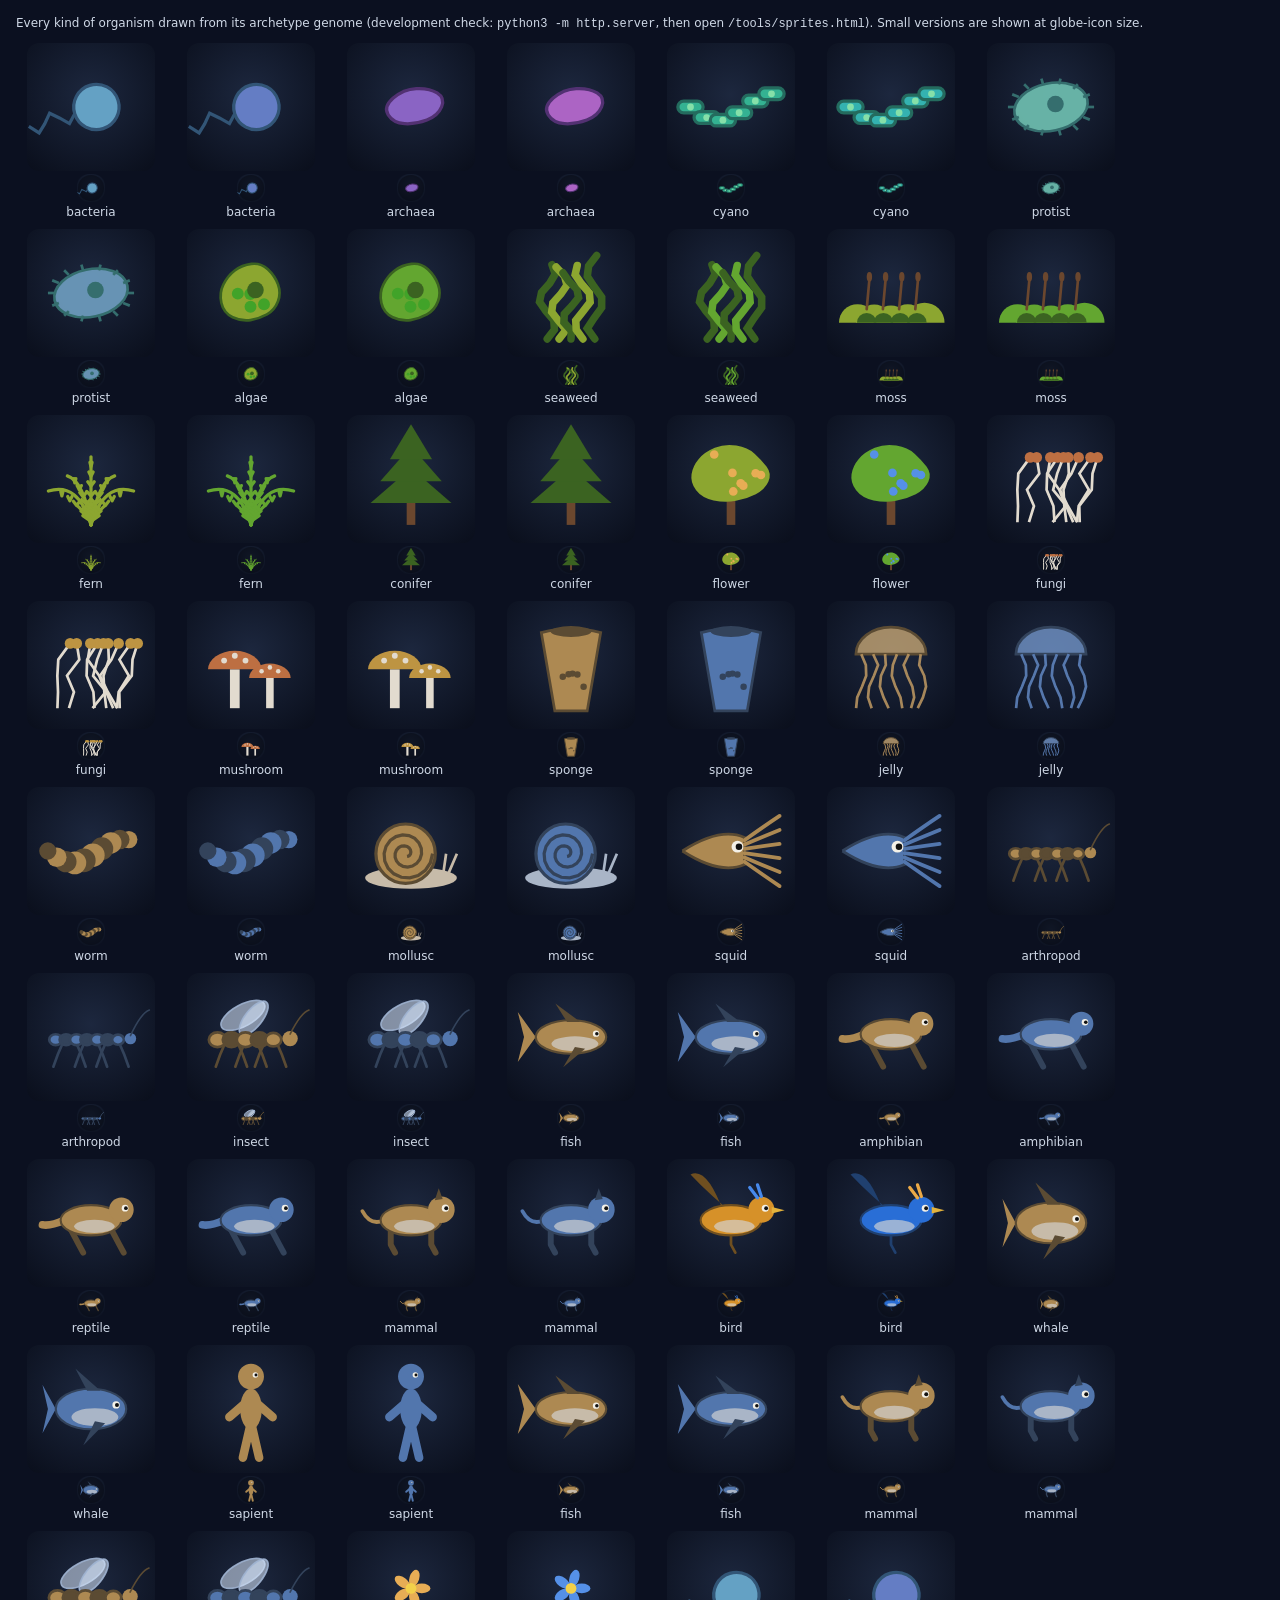
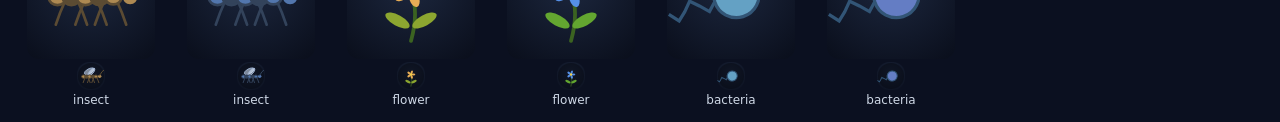
==== tools/sprites.html @ 23e18e7c "Genomes build bodies: emergent groups, developmental innovations, evolved portraits Every species no" ====
<!doctype html>
<html lang="en">
<head>
<meta charset="utf-8">
<title>StrangeLife organism sprites</title>
<style>
  body { background: #0b1020; color: #cfd8e6; font: 12px system-ui, sans-serif; margin: 16px; }
  .grid { display: grid; grid-template-columns: repeat(auto-fill, 150px); gap: 10px; }
  figure { margin: 0; text-align: center; }
  canvas { background: radial-gradient(circle at 50% 40%, rgba(120,160,220,.16), rgba(8,12,22,.5)); border-radius: 12px; }
</style>
</head>
<body>
<p>Every kind of organism drawn from its archetype genome (development check: <code>python3 -m http.server</code>, then open <code>/tools/sprites.html</code>). Small versions are shown at globe-icon size.</p>
<div class="grid" id="g"></div>
<script type="module">
import { GRADE_KEYS, GRADES, previewSpecies } from '../src/ecosystem.js';
import { drawOrganism } from '../src/sprites.js';
const g = document.getElementById('g');
const extra = [['fish', { trophic: 4 }], ['mammal', { trophic: 4, size: 0.9 }], ['insect', { trophic: 4 }], ['flower', { size: 0.2 }], ['bacteria', { trophic: 2 }]];
for (const [grade, opts] of [...GRADE_KEYS.map((k) => [k, {}]), ...extra]) {
  for (const hue of [0.1, 0.6]) {
    const sp = previewSpecies(grade, { ...opts, hue });
    const f = document.createElement('figure');
    const cv = document.createElement('canvas'); cv.width = cv.height = 128; cv.style.width = cv.style.height = '128px';
    drawOrganism(cv.getContext('2d'), sp, 64, 64, 54);
    const sm = document.createElement('canvas'); sm.width = sm.height = 28;
    const c2 = sm.getContext('2d'); c2.beginPath(); c2.arc(14, 14, 13, 0, 7); c2.fillStyle = 'rgba(8,12,22,.6)'; c2.fill();
    drawOrganism(c2, sp, 14, 14, 12);
    f.append(cv, sm);
    const cap = document.createElement('figcaption'); cap.textContent = `${grade}${sp.grade !== grade ? ' → ' + sp.grade : ''}`; f.append(cap);
    g.append(f);
  }
}
</script>
</body>
</html>
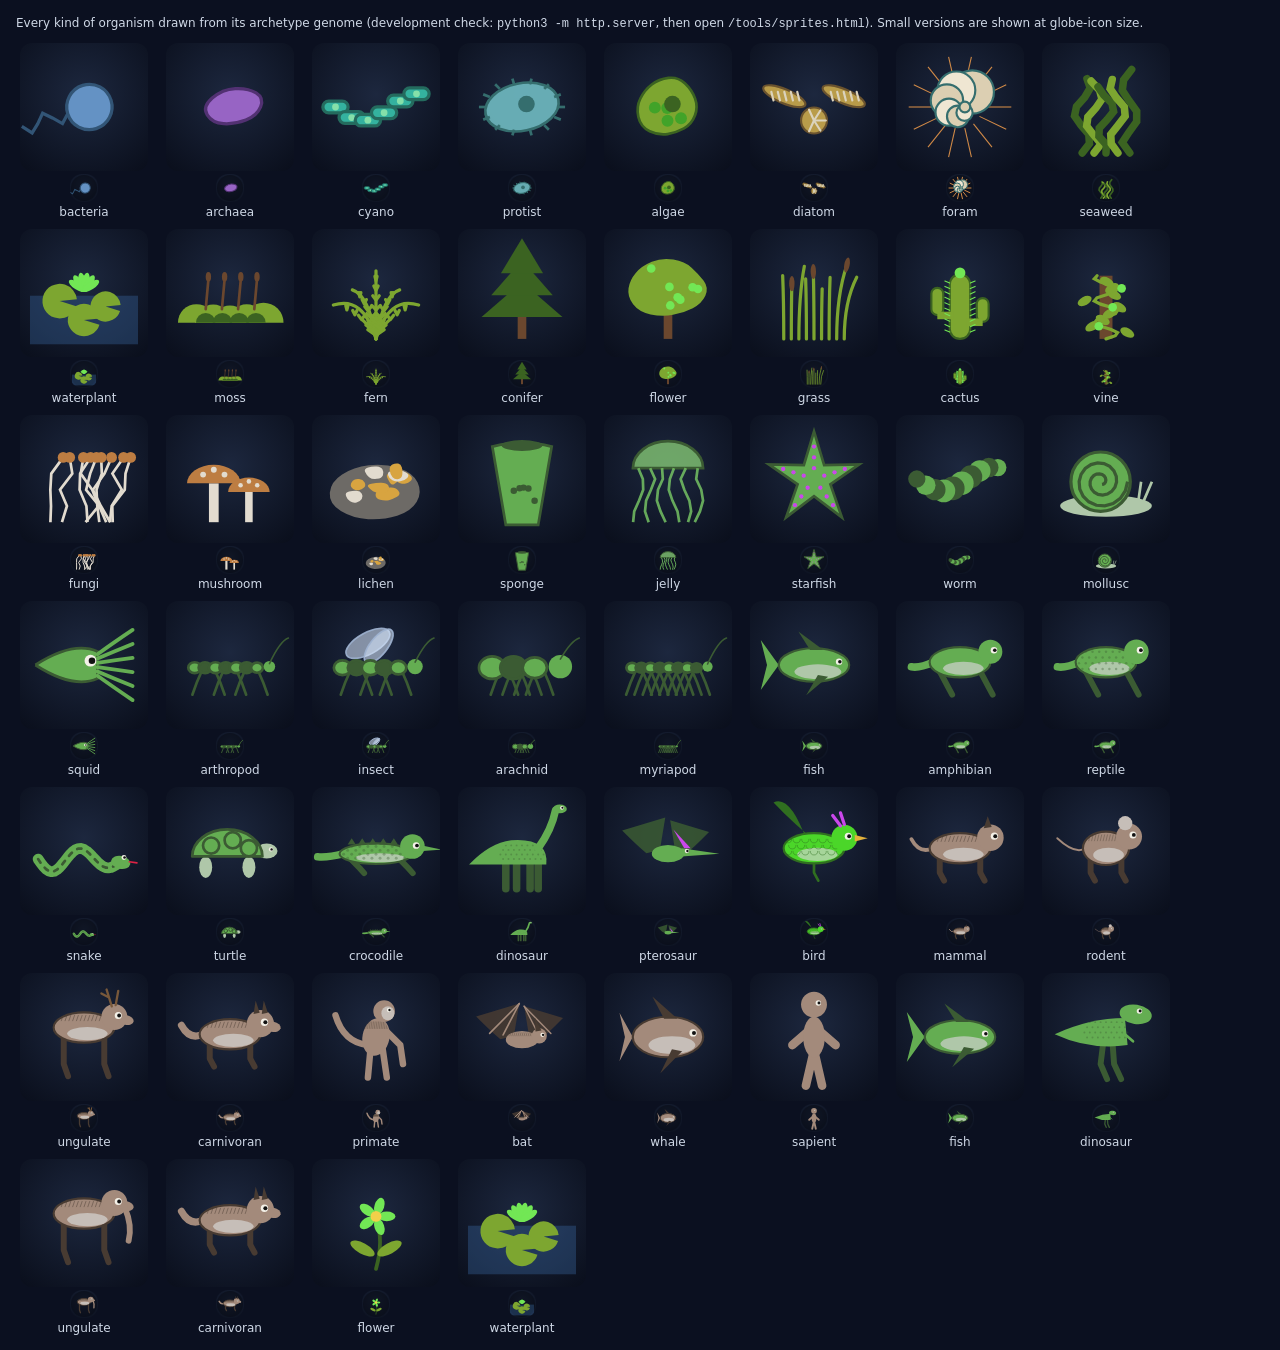
==== commit 7e4a61d4: "Earth's familiar groups and fresh water - Genes for body covering (fur, bare skin, scales, feathers)" ====
--- a/tools/sprites.html
+++ b/tools/sprites.html
@@ -5,7 +5,7 @@
 <title>StrangeLife organism sprites</title>
 <style>
   body { background: #0b1020; color: #cfd8e6; font: 12px system-ui, sans-serif; margin: 16px; }
-  .grid { display: grid; grid-template-columns: repeat(auto-fill, 150px); gap: 10px; }
+  .grid { display: grid; grid-template-columns: repeat(auto-fill, 136px); gap: 10px; }
   figure { margin: 0; text-align: center; }
   canvas { background: radial-gradient(circle at 50% 40%, rgba(120,160,220,.16), rgba(8,12,22,.5)); border-radius: 12px; }
 </style>
@@ -17,9 +17,9 @@
 import { GRADE_KEYS, GRADES, previewSpecies } from '../src/ecosystem.js';
 import { drawOrganism } from '../src/sprites.js';
 const g = document.getElementById('g');
-const extra = [['fish', { trophic: 4 }], ['mammal', { trophic: 4, size: 0.9 }], ['insect', { trophic: 4 }], ['flower', { size: 0.2 }], ['bacteria', { trophic: 2 }]];
+const extra = [['fish', { trophic: 4 }], ['dinosaur', { trophic: 4 }], ['ungulate', { size: 0.9 }], ['carnivoran', { size: 0.7 }], ['flower', { size: 0.2 }], ['waterplant', { habitat: 3 }]];
 for (const [grade, opts] of [...GRADE_KEYS.map((k) => [k, {}]), ...extra]) {
-  for (const hue of [0.1, 0.6]) {
+  for (const hue of [0.3]) {
     const sp = previewSpecies(grade, { ...opts, hue });
     const f = document.createElement('figure');
     const cv = document.createElement('canvas'); cv.width = cv.height = 128; cv.style.width = cv.style.height = '128px';
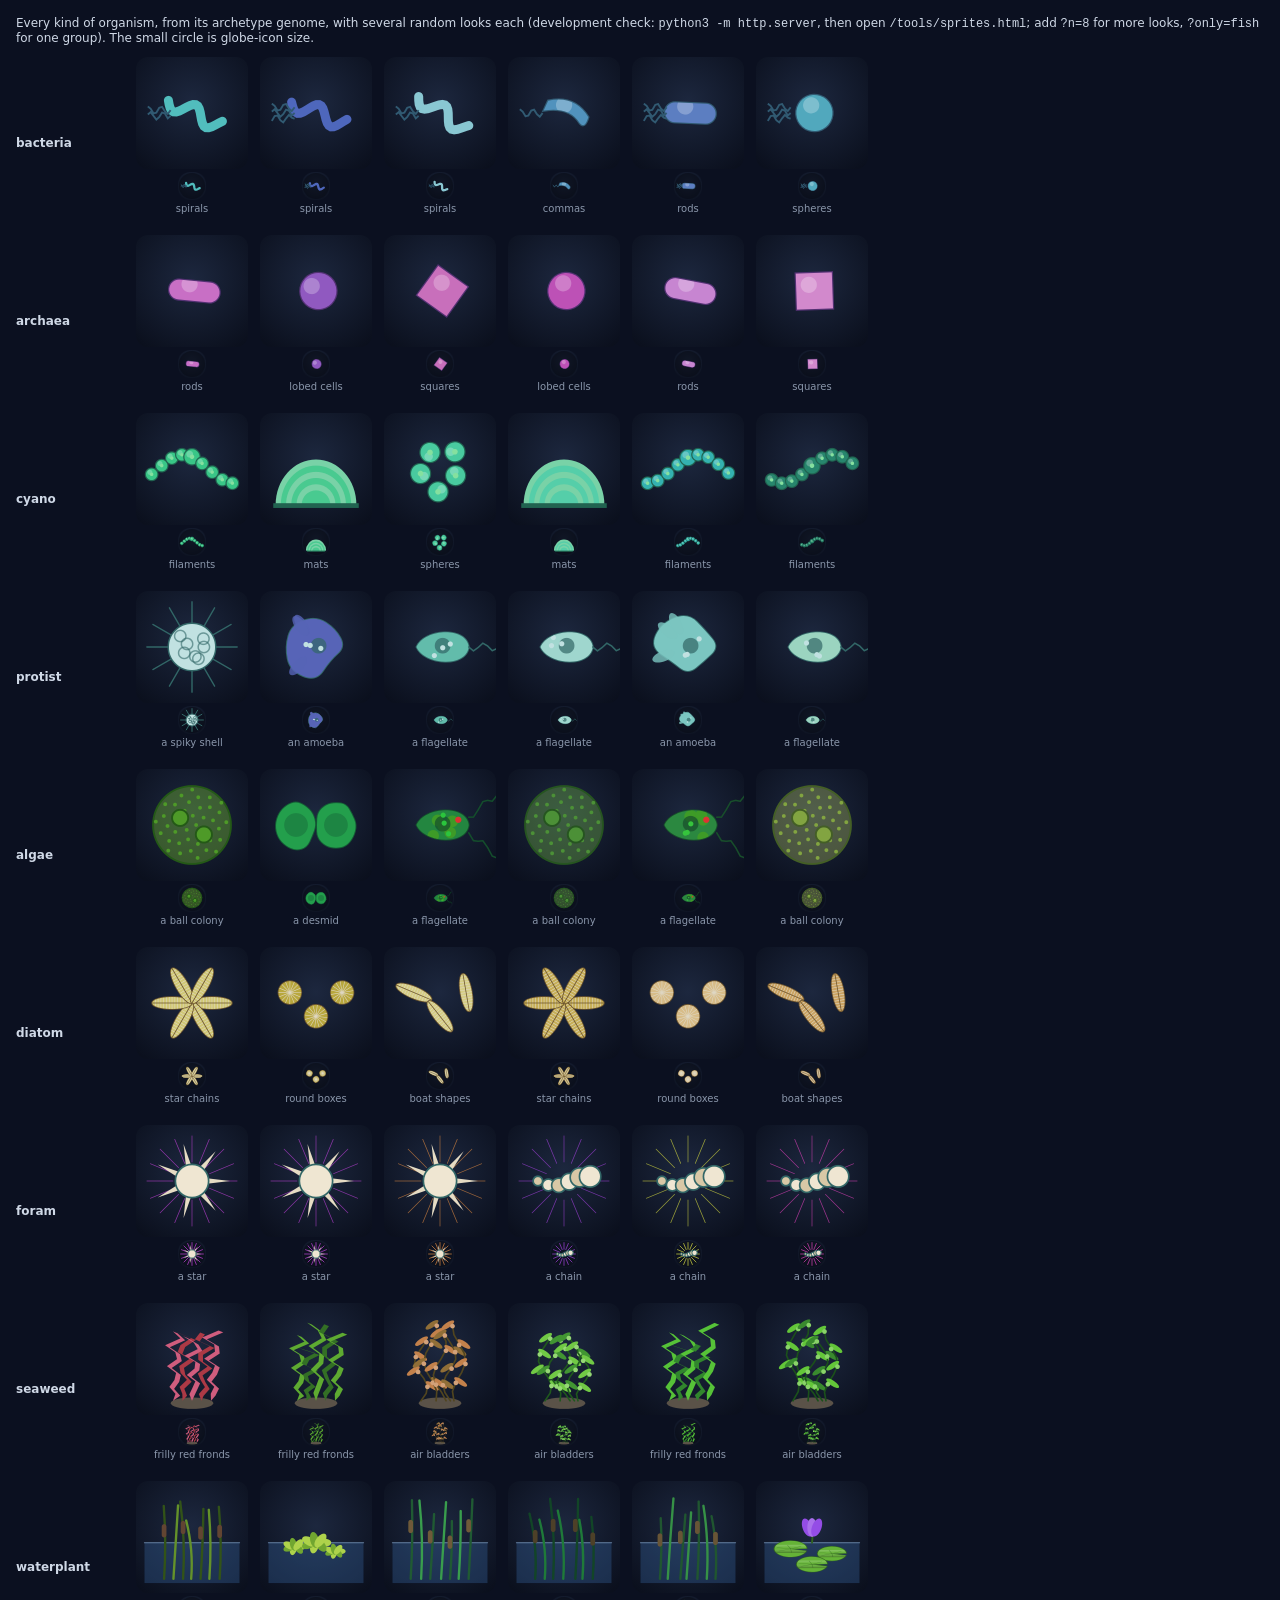
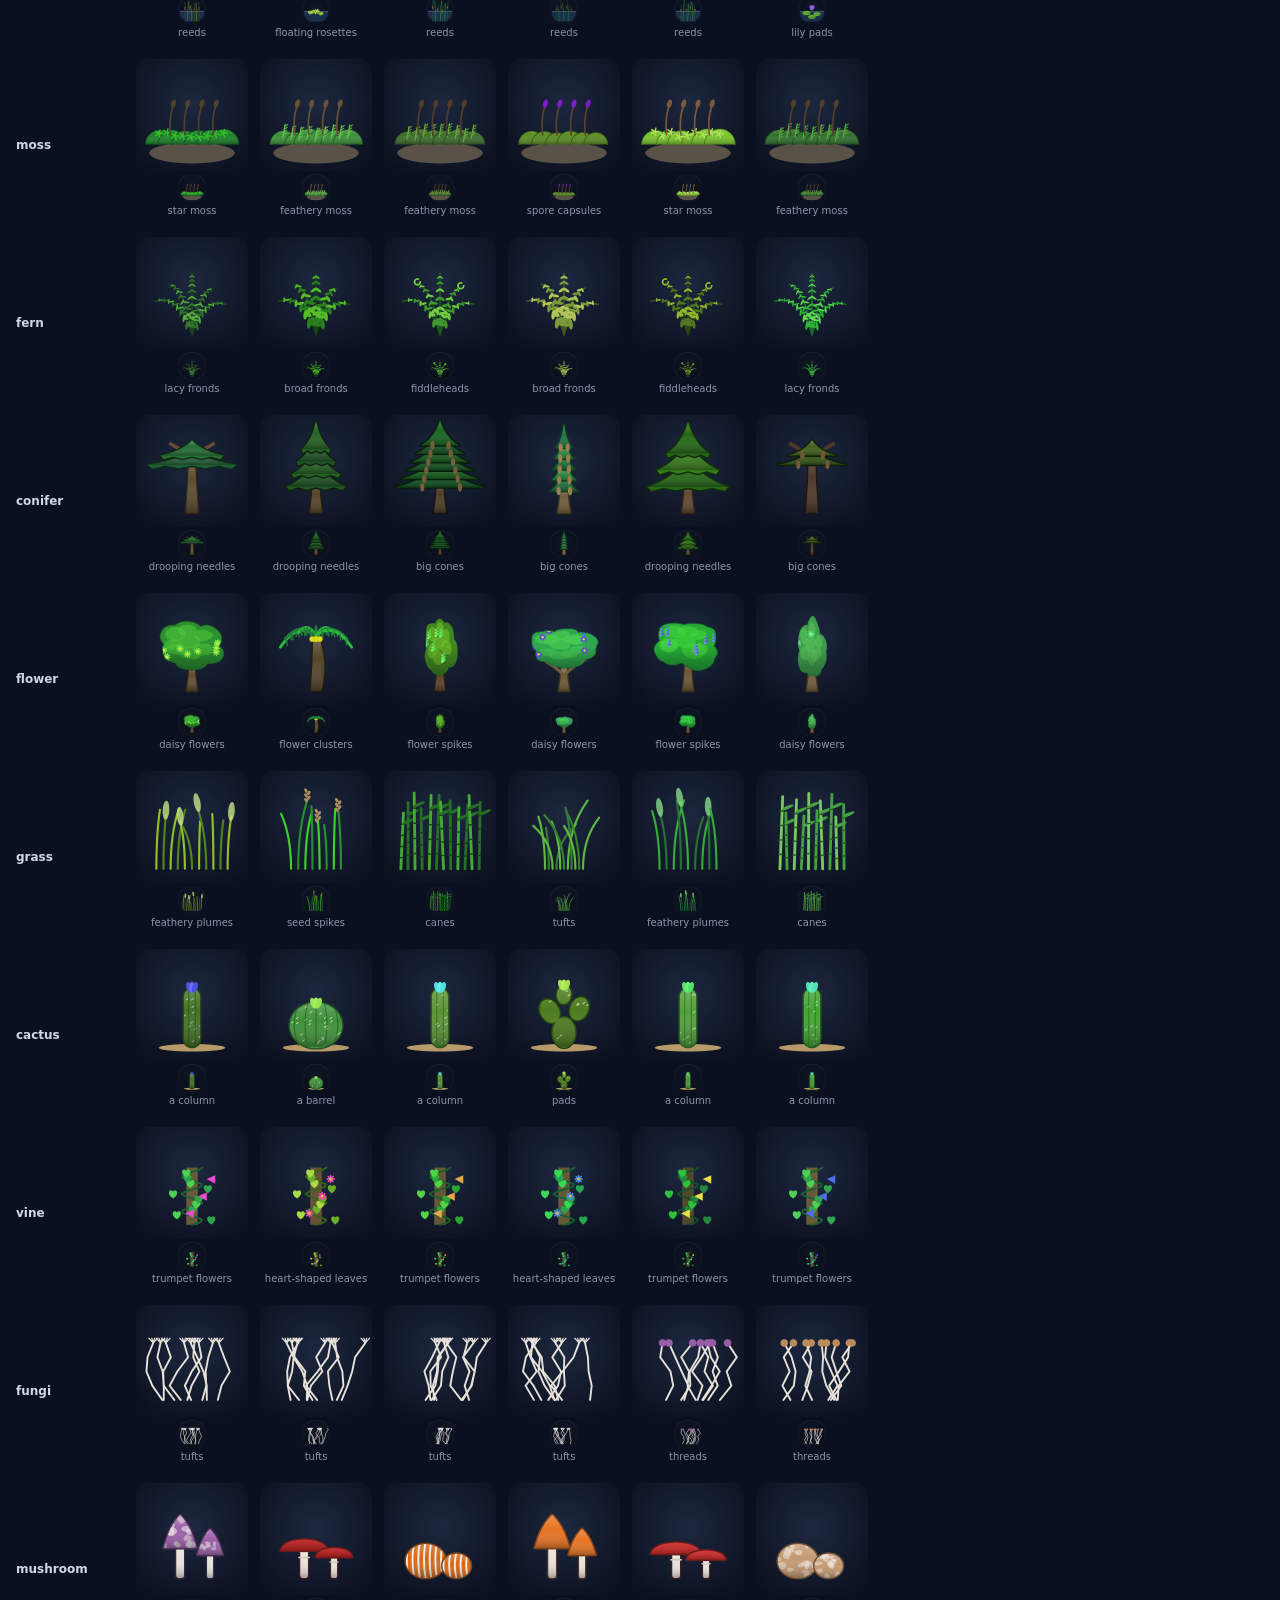
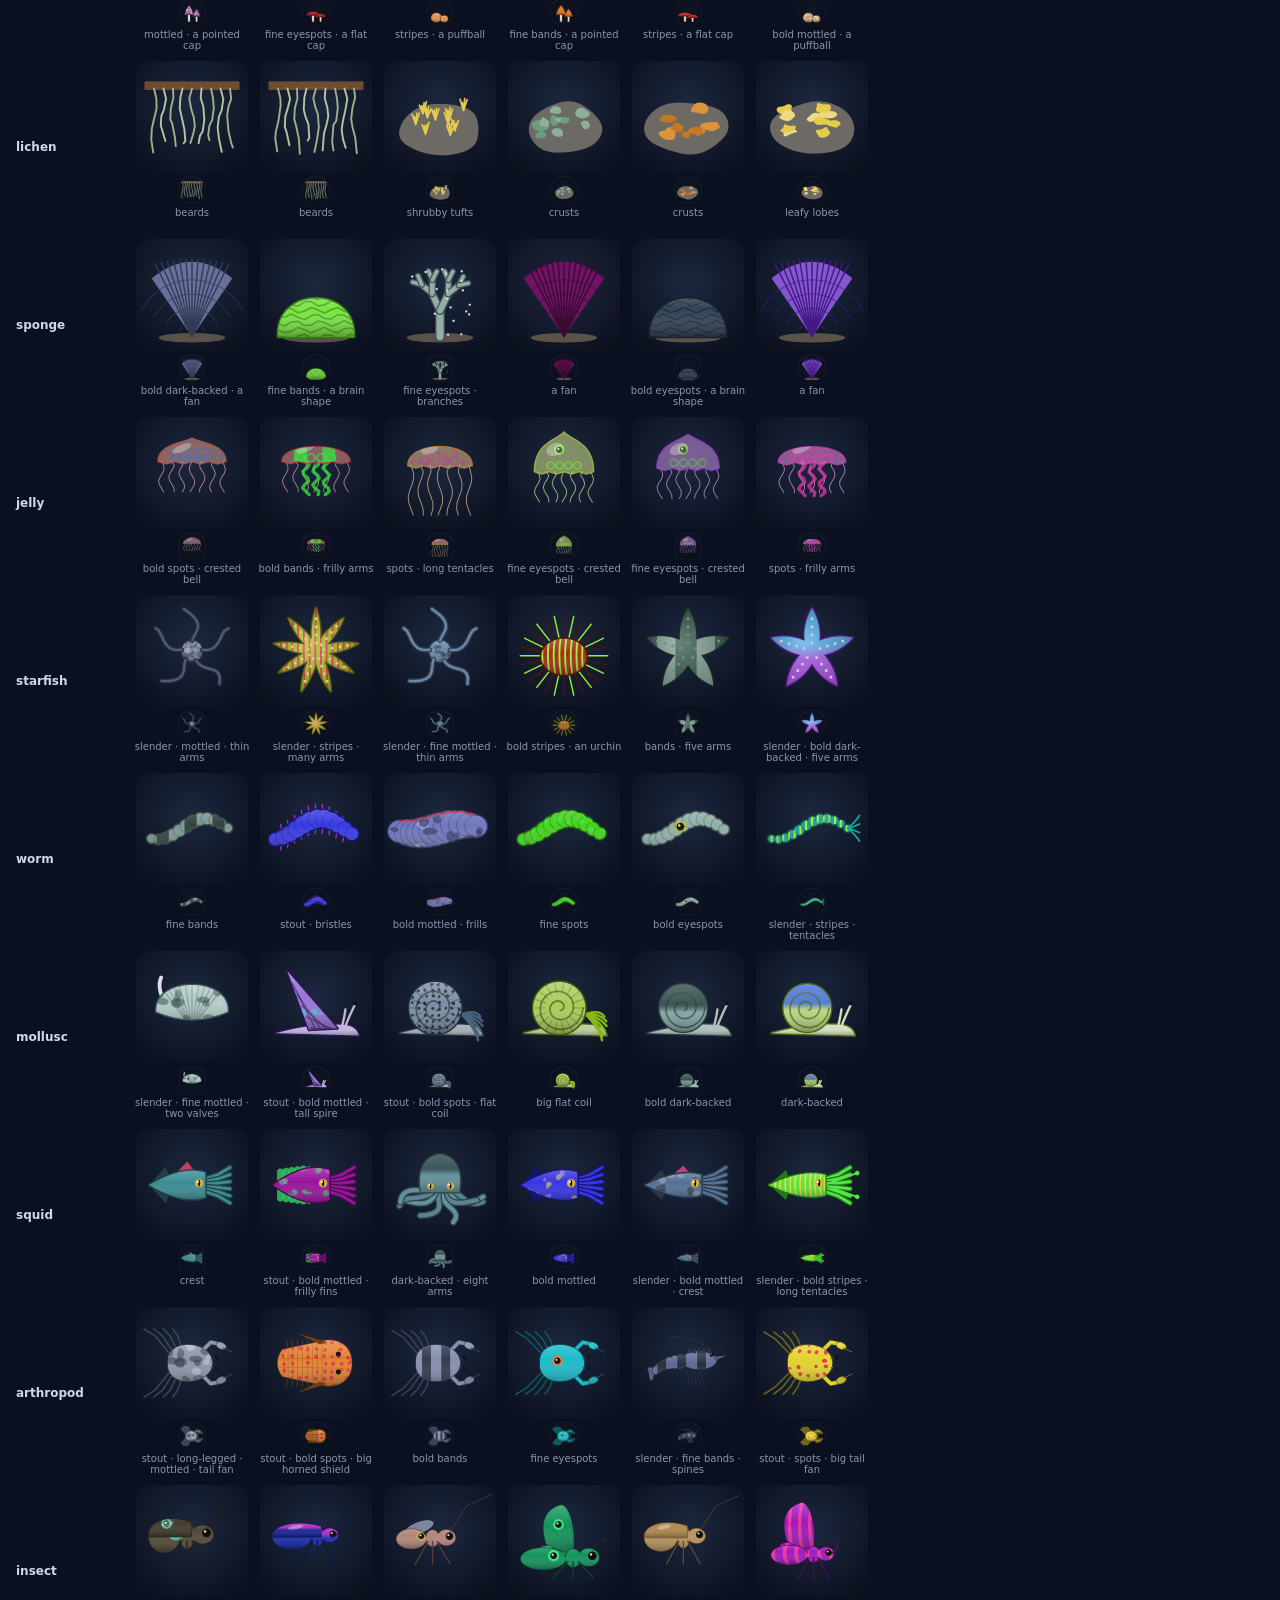
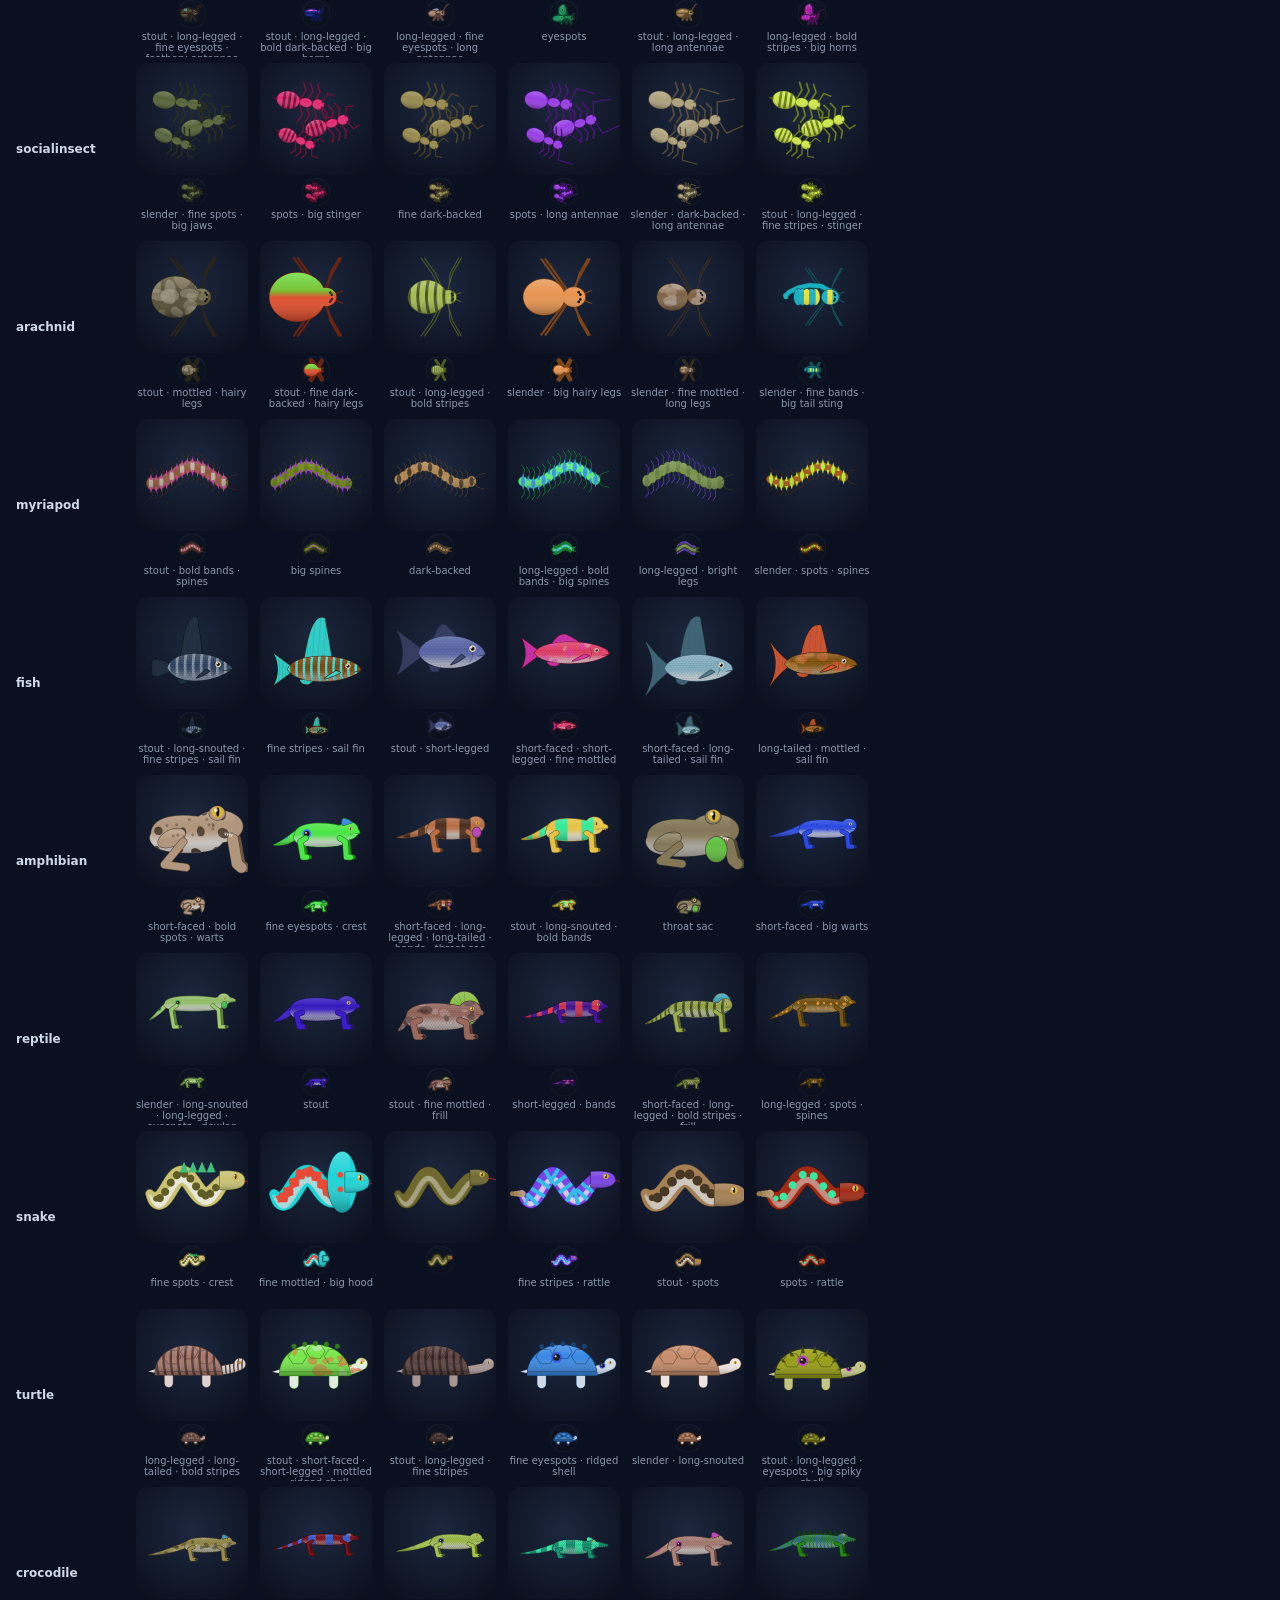
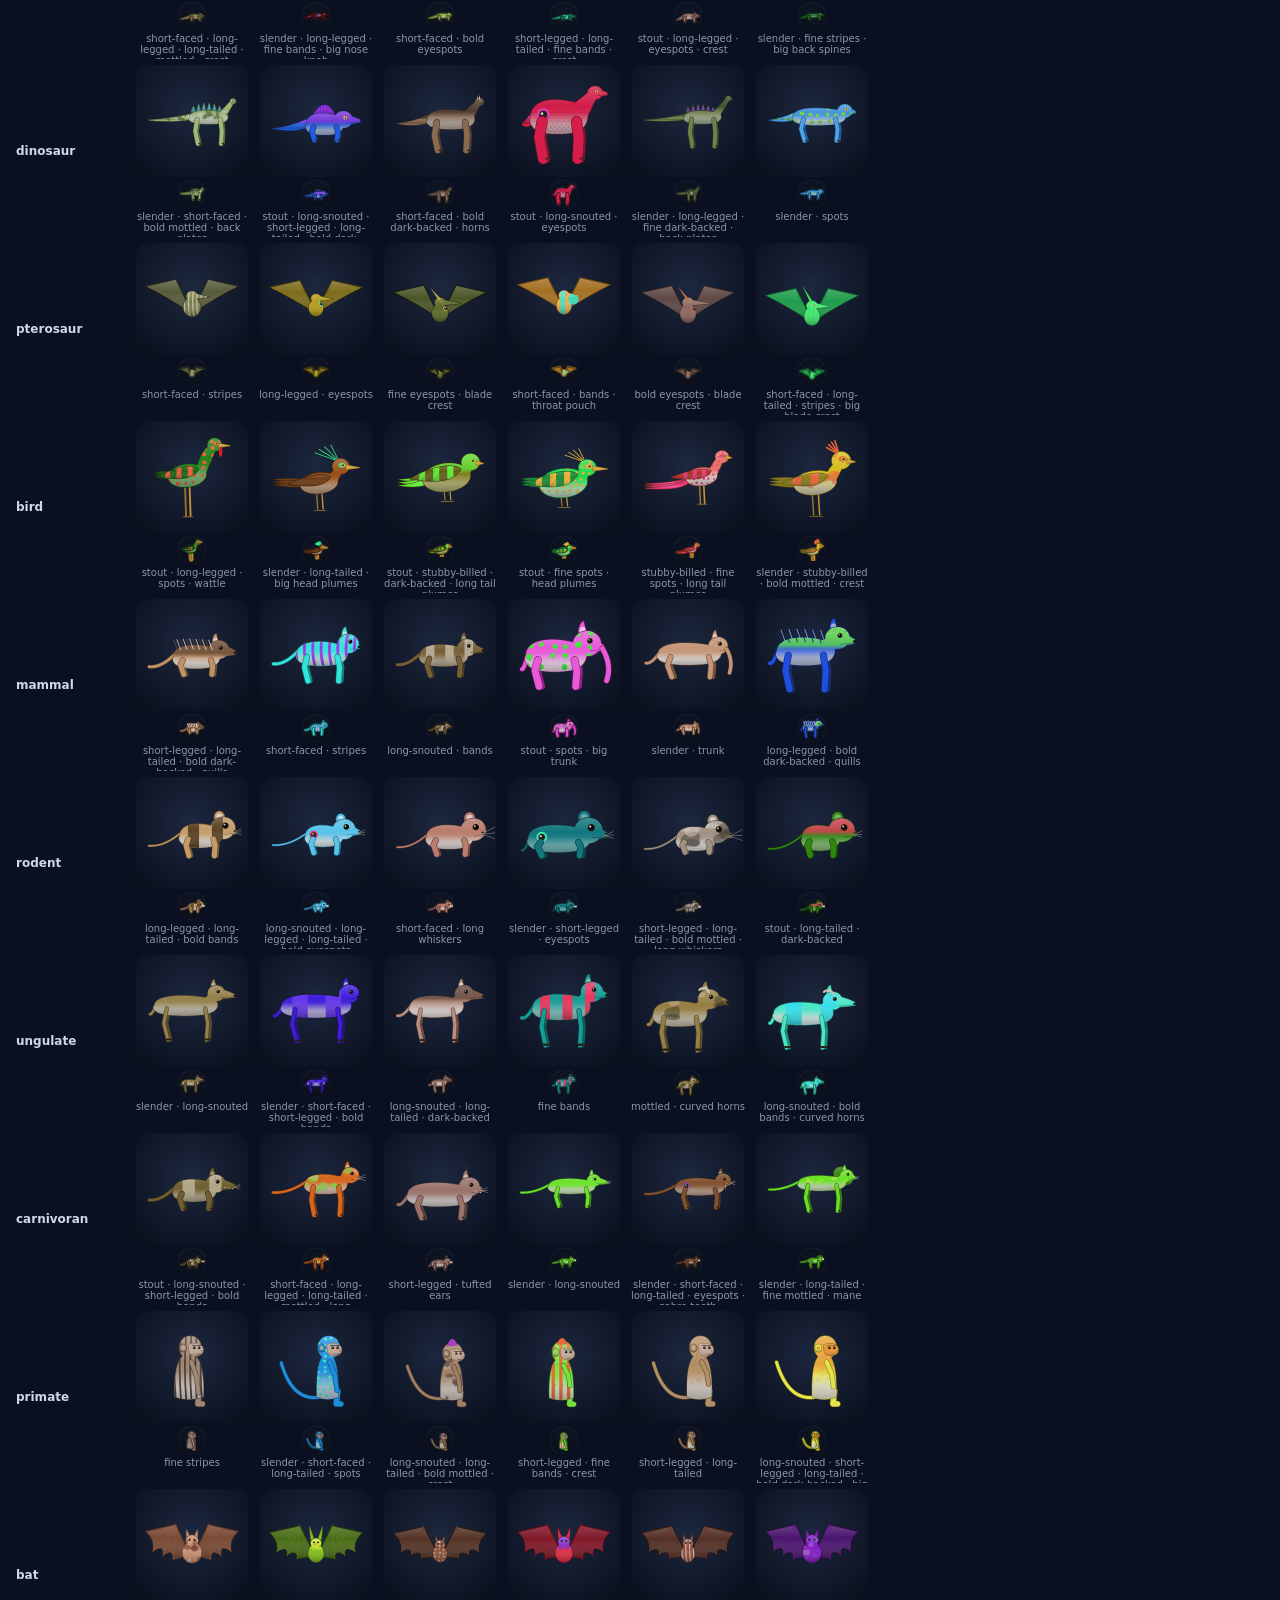
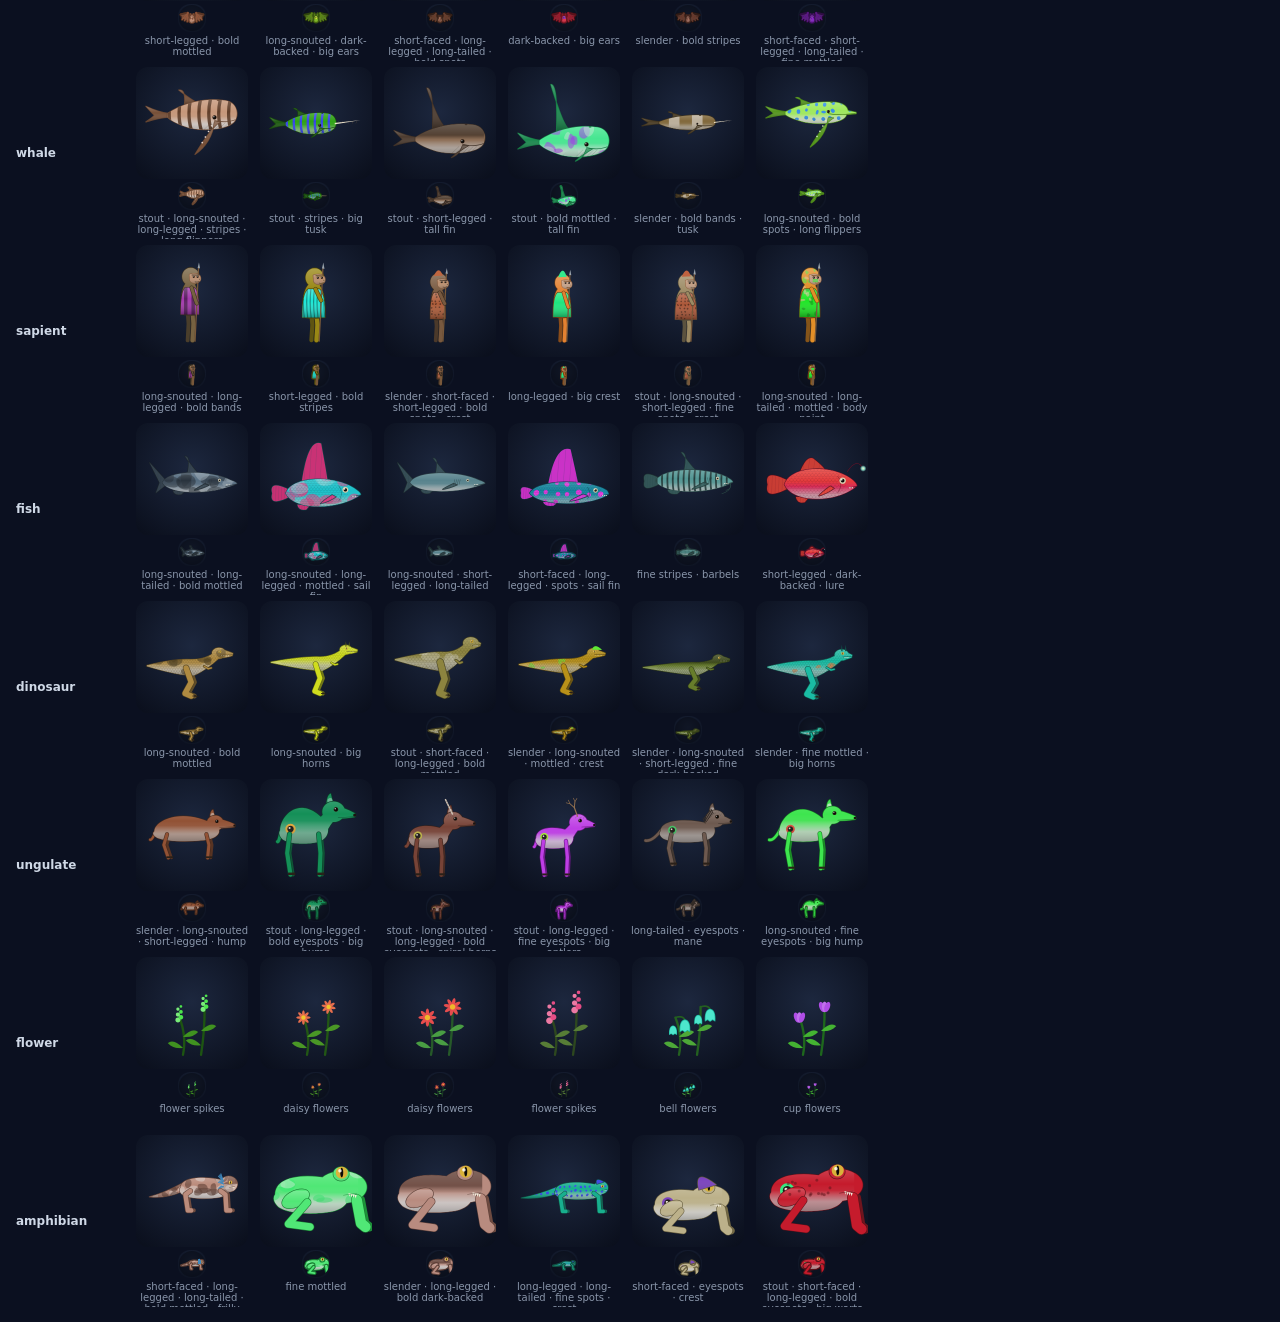
==== commit 481a29aa: "Inherited looks and a redrawn bestiary - Ten look genes (accent colour, shade, markings and their si" ====
--- a/tools/sprites.html
+++ b/tools/sprites.html
@@ -5,33 +5,47 @@
 <title>StrangeLife organism sprites</title>
 <style>
   body { background: #0b1020; color: #cfd8e6; font: 12px system-ui, sans-serif; margin: 16px; }
-  .grid { display: grid; grid-template-columns: repeat(auto-fill, 136px); gap: 10px; }
-  figure { margin: 0; text-align: center; }
+  .row { display: flex; gap: 8px; align-items: center; margin-bottom: 6px; }
+  .row h3 { width: 110px; font-size: 12px; font-weight: 600; margin: 0; }
+  figure { margin: 0; text-align: center; width: 116px; }
+  figcaption { font-size: 10px; color: #8a96aa; height: 26px; overflow: hidden; }
   canvas { background: radial-gradient(circle at 50% 40%, rgba(120,160,220,.16), rgba(8,12,22,.5)); border-radius: 12px; }
 </style>
 </head>
 <body>
-<p>Every kind of organism drawn from its archetype genome (development check: <code>python3 -m http.server</code>, then open <code>/tools/sprites.html</code>). Small versions are shown at globe-icon size.</p>
-<div class="grid" id="g"></div>
+<p>Every kind of organism, from its archetype genome, with several random looks each (development check: <code>python3 -m http.server</code>, then open <code>/tools/sprites.html</code>; add <code>?n=8</code> for more looks, <code>?only=fish</code> for one group). The small circle is globe-icon size.</p>
+<div id="g"></div>
 <script type="module">
-import { GRADE_KEYS, GRADES, previewSpecies } from '../src/ecosystem.js';
+import { GRADE_KEYS, previewSpecies } from '../src/ecosystem.js';
+import { LOOK_GENES, GI, describeLooks } from '../src/genome.js';
 import { drawOrganism } from '../src/sprites.js';
+const q = new URLSearchParams(location.search), N = +q.get('n') || 6, only = q.get('only');
+let seed = +q.get('seed') || 7;
+const rnd = () => { seed = (seed * 16807) % 2147483647; return seed / 2147483647; };
 const g = document.getElementById('g');
-const extra = [['fish', { trophic: 4 }], ['dinosaur', { trophic: 4 }], ['ungulate', { size: 0.9 }], ['carnivoran', { size: 0.7 }], ['flower', { size: 0.2 }], ['waterplant', { habitat: 3 }]];
+const extra = [['fish', { trophic: 4, size: 0.7 }], ['dinosaur', { trophic: 4 }], ['ungulate', { size: 0.9 }], ['flower', { size: 0.2 }], ['amphibian', {}]];
 for (const [grade, opts] of [...GRADE_KEYS.map((k) => [k, {}]), ...extra]) {
-  for (const hue of [0.3]) {
-    const sp = previewSpecies(grade, { ...opts, hue });
+  if (only && grade !== only) continue;
+  const row = document.createElement('div'); row.className = 'row';
+  const h = document.createElement('h3'); row.append(h);
+  for (let i = 0; i < N; i++) {
+    const looks = LOOK_GENES.map(() => rnd());
+    const sp = previewSpecies(grade, { ...opts, looks });
+    if (sp.kingdom === 'animal' && i % 2) sp.genes[GI.display] = 0.8; // alternate drab and showy animals
+    sp.id = 100 + i;
+    h.textContent = grade + (sp.grade !== grade ? ' → ' + sp.grade : '');
     const f = document.createElement('figure');
-    const cv = document.createElement('canvas'); cv.width = cv.height = 128; cv.style.width = cv.style.height = '128px';
-    drawOrganism(cv.getContext('2d'), sp, 64, 64, 54);
+    const cv = document.createElement('canvas'); cv.width = cv.height = 224; cv.style.width = cv.style.height = '112px';
+    drawOrganism(cv.getContext('2d'), sp, 112, 112, 95);
     const sm = document.createElement('canvas'); sm.width = sm.height = 28;
-    const c2 = sm.getContext('2d'); c2.beginPath(); c2.arc(14, 14, 13, 0, 7); c2.fillStyle = 'rgba(8,12,22,.6)'; c2.fill();
-    drawOrganism(c2, sp, 14, 14, 12);
-    f.append(cv, sm);
-    const cap = document.createElement('figcaption'); cap.textContent = `${grade}${sp.grade !== grade ? ' → ' + sp.grade : ''}`; f.append(cap);
-    g.append(f);
+    const c2 = sm.getContext('2d'); c2.beginPath(); c2.arc(14, 14, 13, 0, 7); c2.fillStyle = 'rgba(8,12,22,.6)'; c2.fill(); c2.save(); c2.clip();
+    drawOrganism(c2, sp, 14, 14, 12); c2.restore();
+    const cap = document.createElement('figcaption'); cap.textContent = describeLooks(sp);
+    f.append(cv, sm, cap); row.append(f);
   }
+  g.append(row);
 }
+window.done = true;
 </script>
 </body>
 </html>
